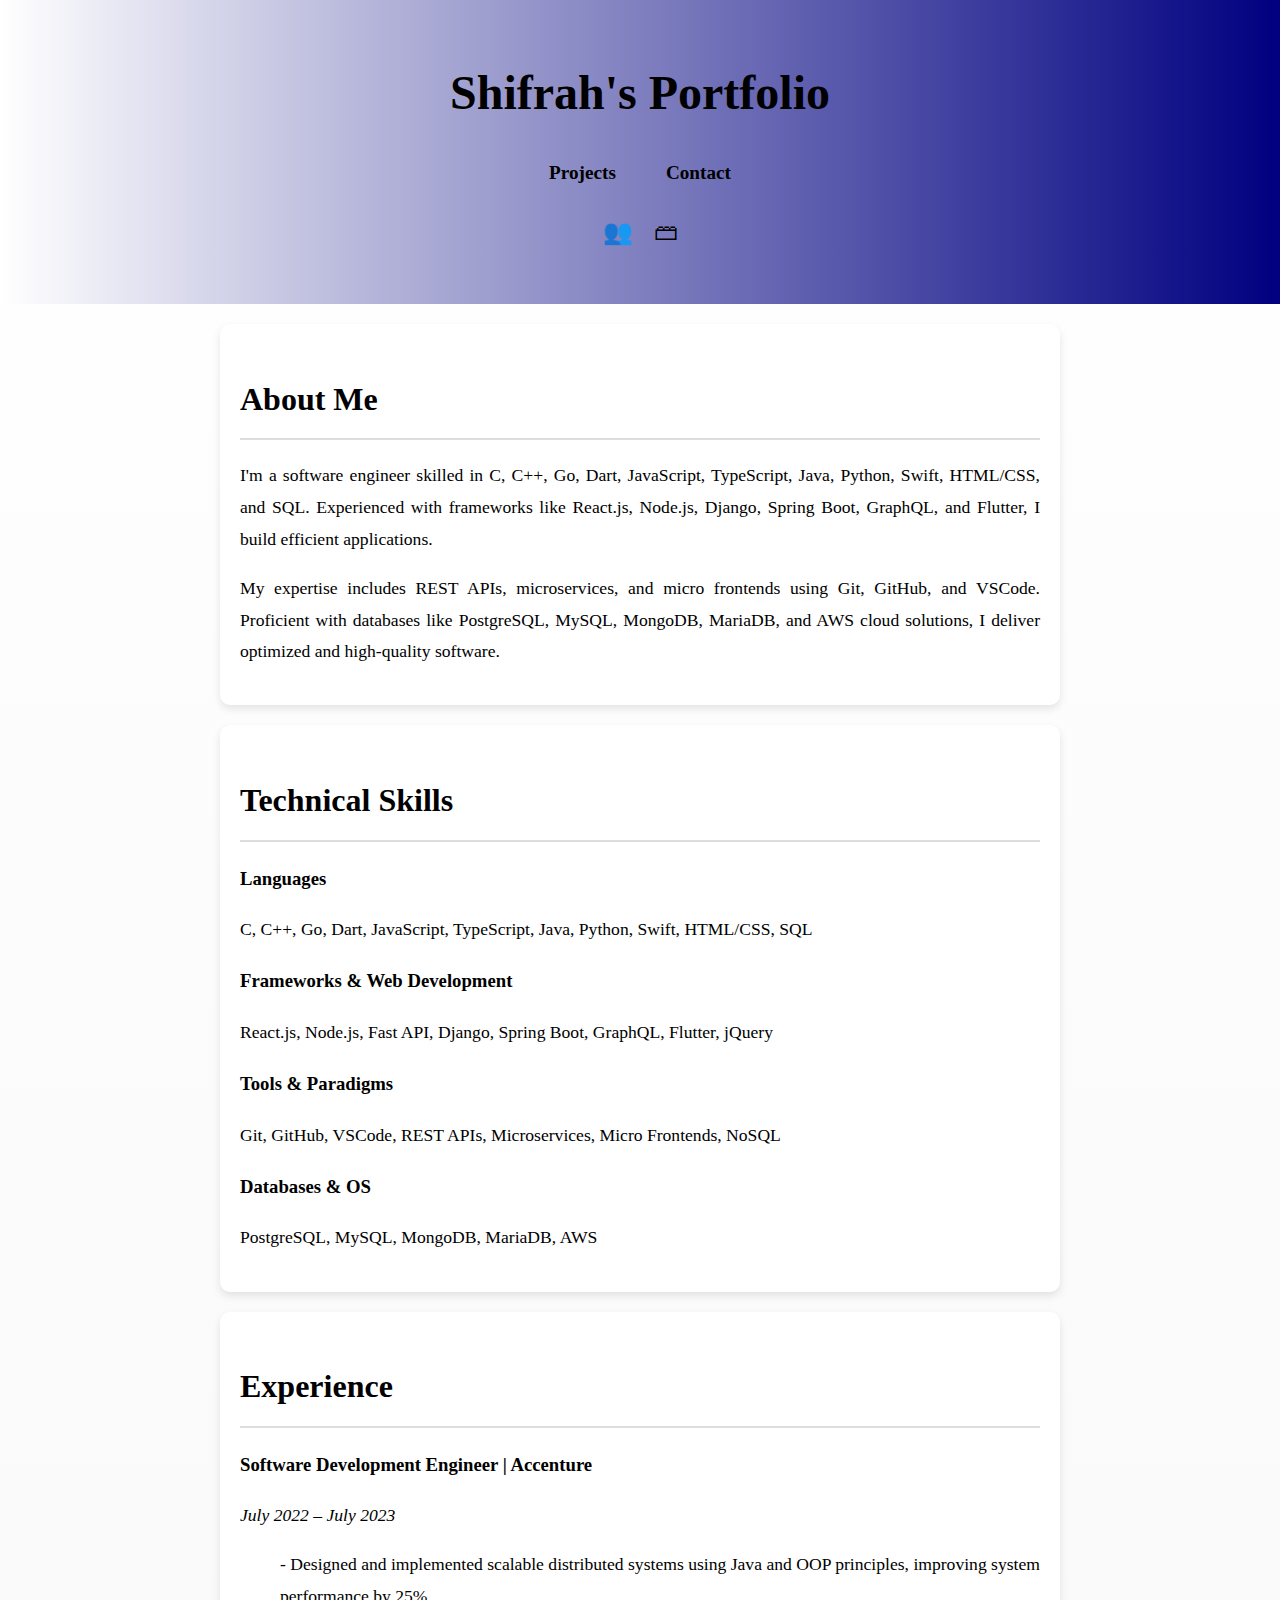
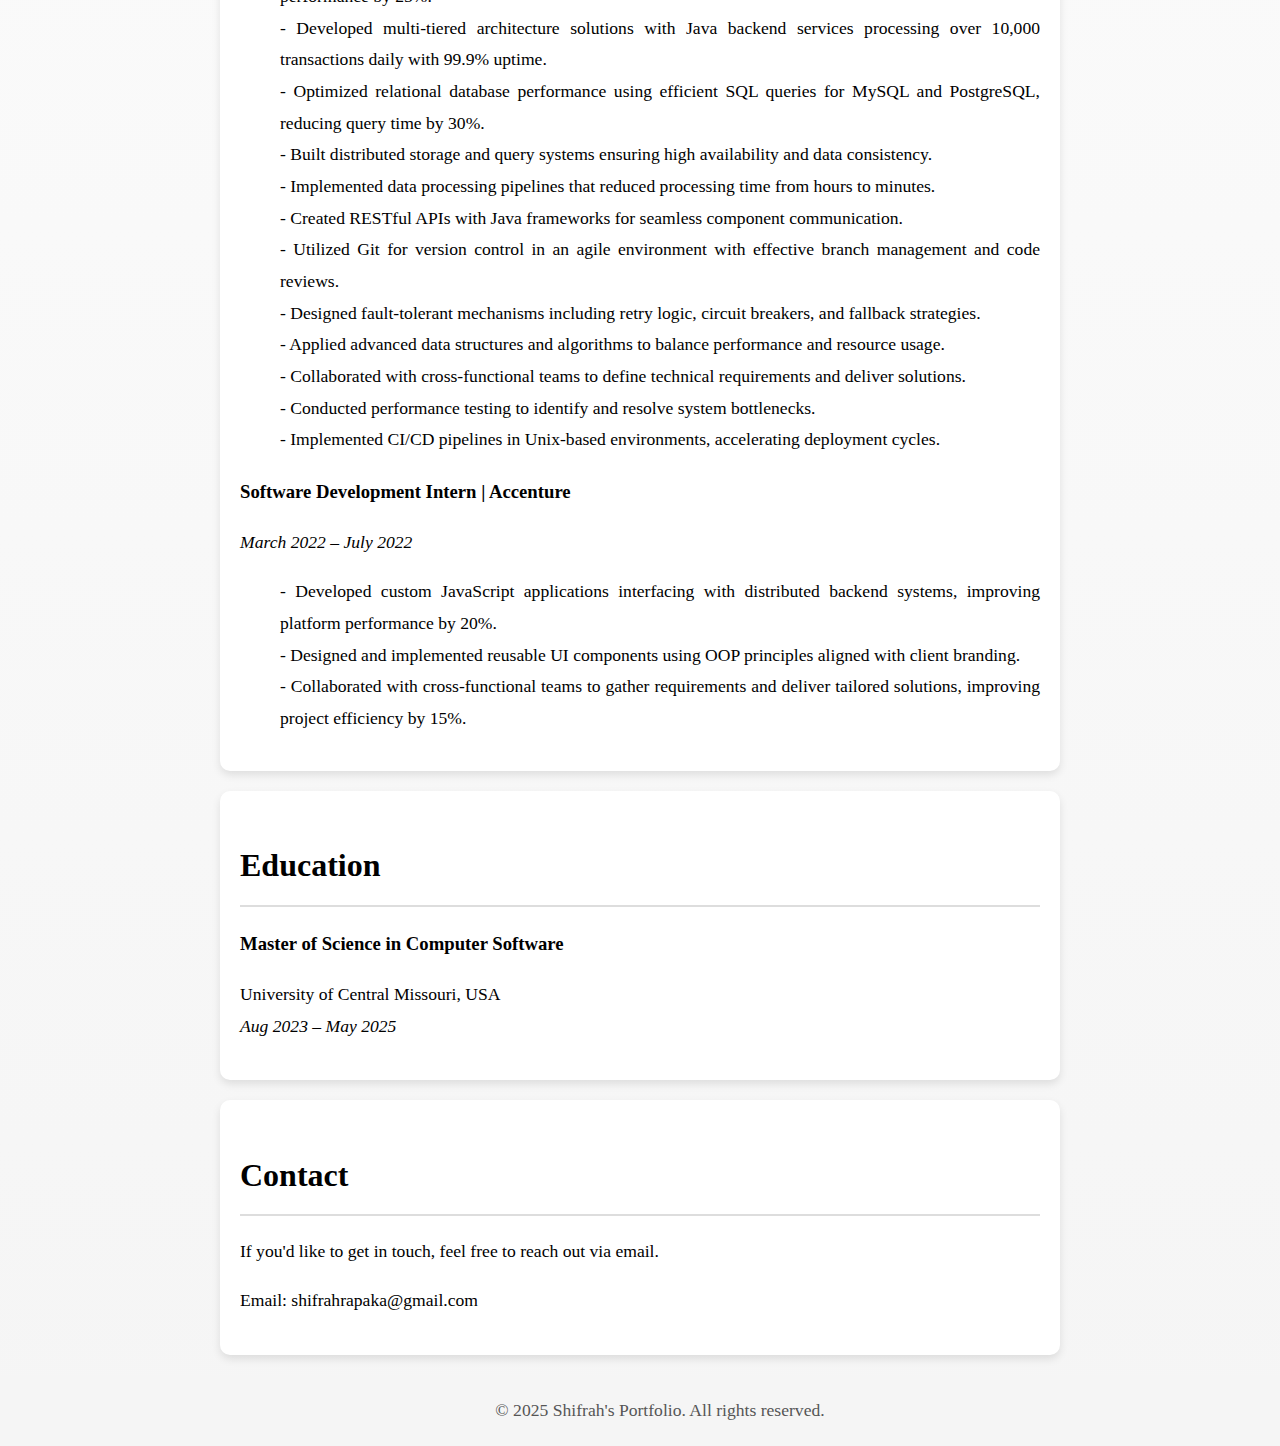
==== index.html @ 89d719a6 "Skills update, about me update" ====
<!DOCTYPE html>
<html lang="en">
<head>
    <meta charset="UTF-8">
    <meta name="viewport"="width=device-width, initial-scale=1.0">
    <title>Shifrah's Portfolio</title>
    <link rel="stylesheet" href="css/normalize.css">
    <link rel="stylesheet" href="css/style.css">
    <style>
        body {
            font-family: 'Garamond', serif;
            margin: 0;
            padding: 0;
            background: linear-gradient(to bottom, #fff, #f5f5f5);
            color: #000;
            text-align: justify;
            line-height: 1.8;
        }
        header {
            background: linear-gradient(to right, #fff, #000080); /* White to Navy Blue */
            color: #000;
            text-align: center;
            padding: 50px 20px;
        }
        header h1 {
            font-size: 3rem;
            margin: 0;
        }
        nav ul {
            list-style: none;
            display: flex;
            justify-content: center;
            gap: 20px;
            padding: 0;
            margin: 20px 0 0;
        }
        nav ul li a {
            color: #000;
            text-decoration: none;
            font-size: 1.2rem;
            transition: color 0.3s ease;
        }
        nav ul li a:hover {
            color: #555;
        }
        section {
            background: #fff;
            padding: 20px;
            border-radius: 10px;
            margin: 20px auto;
            max-width: 800px;
            box-shadow: 0 4px 8px rgba(0, 0, 0, 0.1);
        }
        section h2 {
            font-size: 2rem;
            border-bottom: 2px solid #ddd;
            padding-bottom: 10px;
            margin-bottom: 20px;
        }
        p, li {
            font-size: 1.1rem; /* Increased font size by +1 */
        }
        footer {
            background: #f5f5f5;
            color: #555;
            text-align: center;
            padding: 20px;
            margin-top: 20px;
        }
        footer p {
            margin: 0;
        }
        a {
            color: #000;
            text-decoration: none;
        }
        a:hover {
            color: #555;
        }
    </style>
</head>
<body>
    <header>
        <h1>Shifrah's Portfolio</h1>
        <nav>
            <ul>
                <li><a href="projects.html">Projects</a></li>
                <li><a href="#contact">Contact</a></li>
            </ul>
        </nav>
        <div style="margin-top: 20px; font-size: 1.5rem;">
            <a href="https://www.linkedin.com/in/shifrahrapaka/" target="_blank" title="LinkedIn" style="margin-right: 15px; text-decoration: none; color: #000;">
                &#x1F465;
            </a>
            <a href="https://github.com/ShifrahRapaka" target="_blank" title="GitHub" style="text-decoration: none; color: #000;">
                &#x1F5C3;
            </a>
        </div>
    </header>
    <main>
        <!-- About Section -->
        <section id="about">
            <h2>About Me</h2>
            <p>
                I'm a software engineer skilled in C, C++, Go, Dart, JavaScript, TypeScript, Java, Python, Swift, HTML/CSS, and SQL. Experienced with frameworks like React.js, Node.js, Django, Spring Boot, GraphQL, and Flutter, I build efficient applications.
            </p>
            <p>
                My expertise includes REST APIs, microservices, and micro frontends using Git, GitHub, and VSCode. Proficient with databases like PostgreSQL, MySQL, MongoDB, MariaDB, and AWS cloud solutions, I deliver optimized and high-quality software.
            </p>
        </section>
        <!-- Technical Skills Section -->
        <section id="skills">
            <h2>Technical Skills</h2>
            <h3>Languages</h3>
            <p>C, C++, Go, Dart, JavaScript, TypeScript, Java, Python, Swift, HTML/CSS, SQL</p>
            <h3>Frameworks & Web Development</h3>
            <p>React.js, Node.js, Fast API, Django, Spring Boot, GraphQL, Flutter, jQuery</p>
            <h3>Tools & Paradigms</h3>
            <p>Git, GitHub, VSCode, REST APIs, Microservices, Micro Frontends, NoSQL</p>
            <h3>Databases & OS</h3>
            <p>PostgreSQL, MySQL, MongoDB, MariaDB, AWS</p>
        </section>
        <!-- Experience Section -->
        <section id="experience">
            <h2>Experience</h2>
            <article>
                <h3>Software Development Engineer | Accenture</h3>
                <p><em>July 2022 – July 2023</em></p>
                <ul>
                    <li> - Designed and implemented scalable distributed systems using Java and OOP principles, improving system performance by 25%.</li>
                    <li> - Developed multi-tiered architecture solutions with Java backend services processing over 10,000 transactions daily with 99.9% uptime.</li>
                    <li> - Optimized relational database performance using efficient SQL queries for MySQL and PostgreSQL, reducing query time by 30%.</li>
                    <li> - Built distributed storage and query systems ensuring high availability and data consistency.</li>
                    <li> - Implemented data processing pipelines that reduced processing time from hours to minutes.</li>
                    <li> - Created RESTful APIs with Java frameworks for seamless component communication.</li>
                    <li> - Utilized Git for version control in an agile environment with effective branch management and code reviews.</li>
                    <li> - Designed fault-tolerant mechanisms including retry logic, circuit breakers, and fallback strategies.</li>
                    <li> - Applied advanced data structures and algorithms to balance performance and resource usage.</li>
                    <li> - Collaborated with cross-functional teams to define technical requirements and deliver solutions.</li>
                    <li> - Conducted performance testing to identify and resolve system bottlenecks.</li>
                    <li> - Implemented CI/CD pipelines in Unix-based environments, accelerating deployment cycles.</li>
                </ul>
            </article>
            <article>
                <h3>Software Development Intern | Accenture</h3>
                <p><em>March 2022 – July 2022</em></p>
                <ul>
                    <li> - Developed custom JavaScript applications interfacing with distributed backend systems, improving platform performance by 20%.</li>
                    <li> - Designed and implemented reusable UI components using OOP principles aligned with client branding.</li>
                    <li> - Collaborated with cross-functional teams to gather requirements and deliver tailored solutions, improving project efficiency by 15%.</li>
                </ul>
            </article>
        </section>
        <!-- Education Section -->
        <section id="education">
            <h2>Education</h2>
            <h3>Master of Science in Computer Software</h3>
            <p>University of Central Missouri, USA<br>
            <i>Aug 2023 – May 2025</i></p>
        </section>
        <!-- Contact Section -->
        <section id="contact">
            <h2>Contact</h2>
            <p>If you'd like to get in touch, feel free to reach out via email.</p>
            <p>Email: shifrahrapaka@gmail.com</p>
        </section>
    </main>
    <footer>
        <p>&copy; 2025 Shifrah's Portfolio. All rights reserved.</p>
    </footer>
</body>
</html>
---- css/style.css ----
body {
    font-family: Arial, sans-serif;
    margin: 0;
    padding: 0;
    background-color: #f4f4f4;
}

header {
    background: #35424a;
    color: #ffffff;
    padding: 20px 0;
    text-align: center;
}

header h1 {
    margin: 0;
    font-size: 2.5em;
}

nav {
    margin: 20px 0;
}

nav a {
    color: #ffffff;
    text-decoration: none;
    margin: 0 15px;
    font-weight: bold;
}

nav a:hover {
    text-decoration: underline;
}

.container {
    width: 80%;
    margin: auto;
    overflow: hidden;
}

section {
    padding: 20px;
    background: #ffffff;
    margin: 20px 0;
    border-radius: 5px;
    box-shadow: 0 0 10px rgba(0, 0, 0, 0.1);
}

footer {
    text-align: center;
    padding: 10px 0;
    background: #35424a;
    color: #ffffff;
    position: relative;
    bottom: 0;
    width: 100%;
}

@media (max-width: 600px) {
    .container {
        width: 95%;
    }

    header h1 {
        font-size: 2em;
    }

    nav a {
        margin: 0 10px;
    }
}
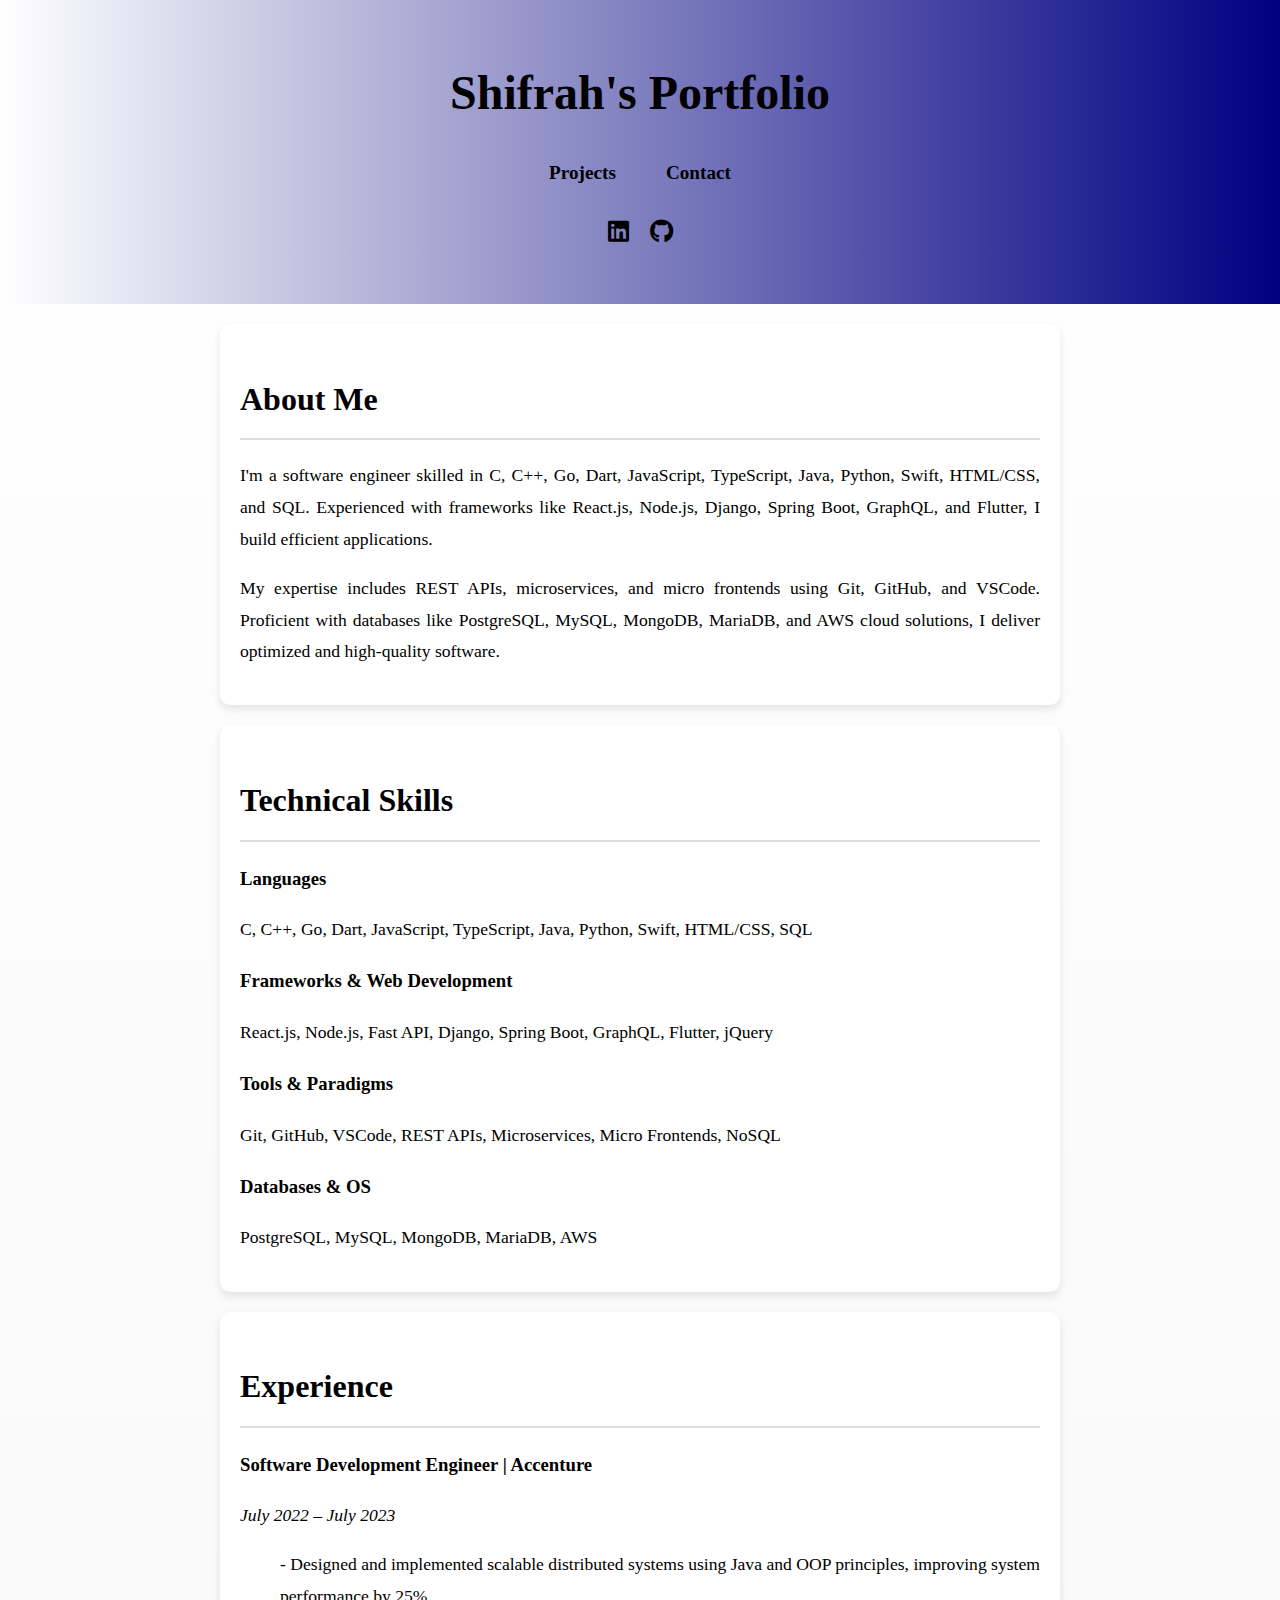
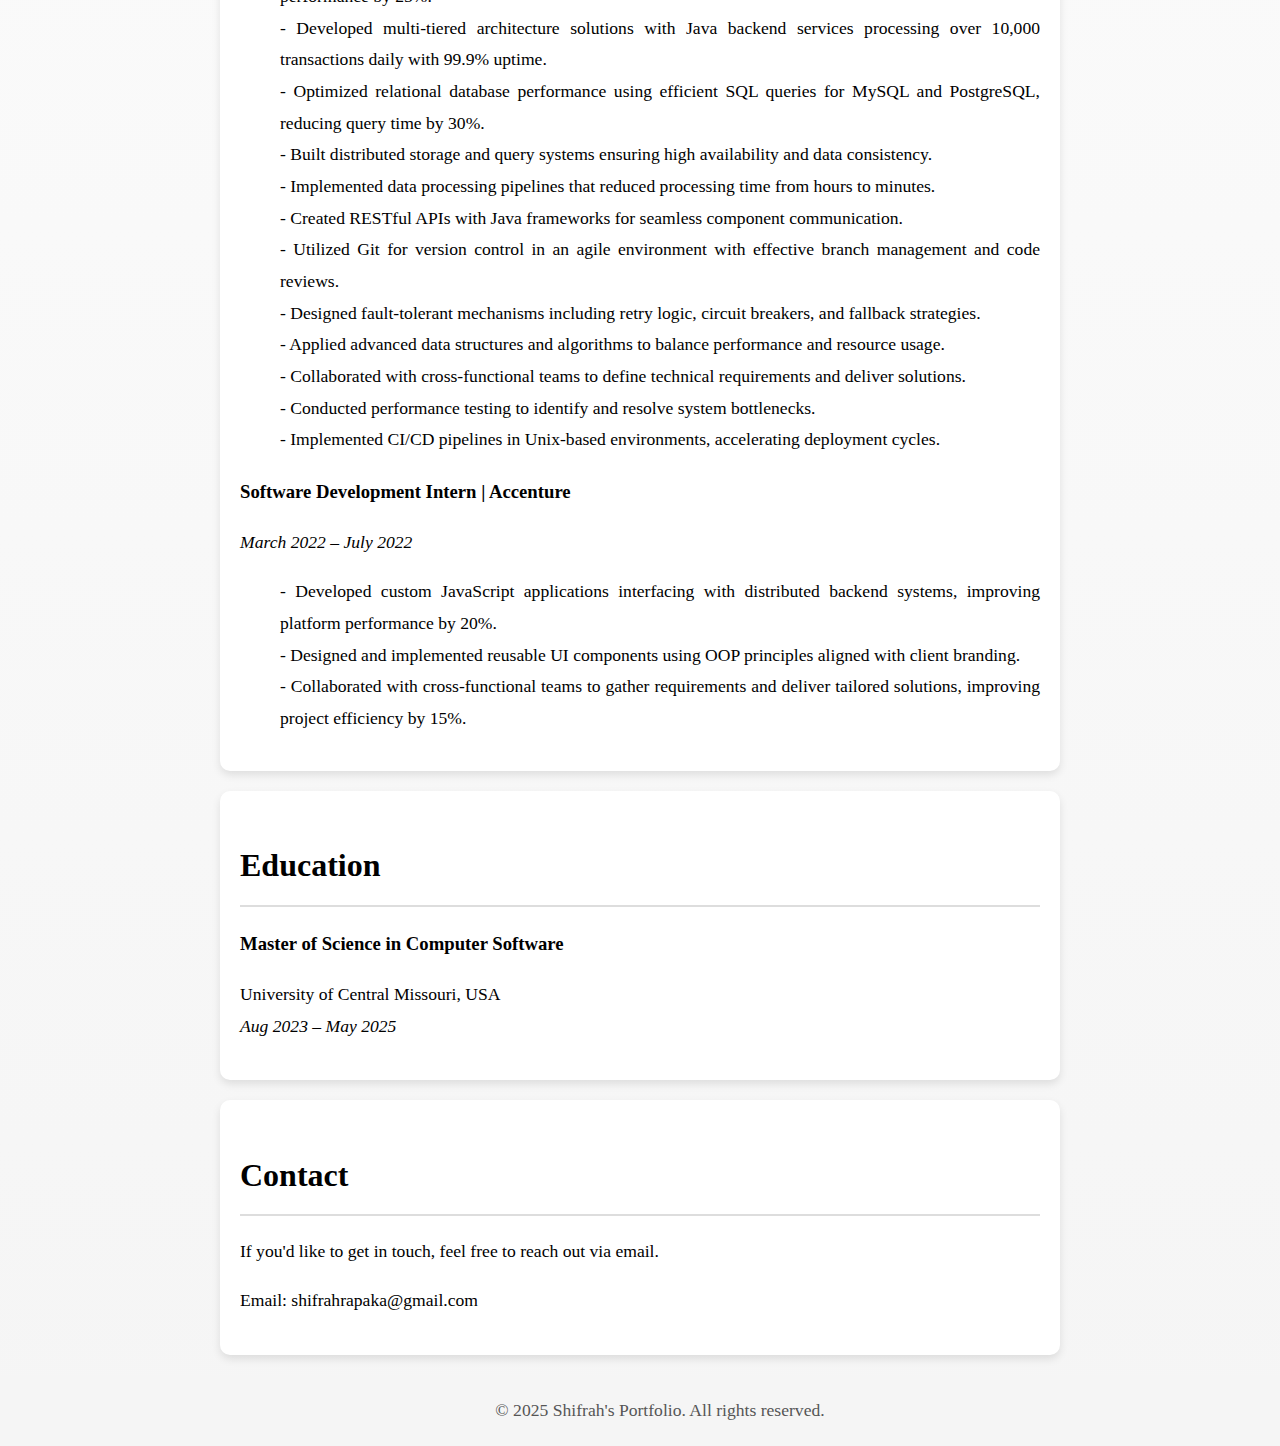
==== commit 6ec5a2af: "Skills update, about me update" ====
--- a/index.html
+++ b/index.html
@@ -78,6 +78,8 @@
             color: #555;
         }
     </style>
+    <!-- Font Awesome CDN for Icons -->
+    <link rel="stylesheet" href="https://cdnjs.cloudflare.com/ajax/libs/font-awesome/6.5.1/css/all.min.css"/>
 </head>
 <body>
     <header>
@@ -89,11 +91,11 @@
             </ul>
         </nav>
         <div style="margin-top: 20px; font-size: 1.5rem;">
-            <a href="https://www.linkedin.com/in/shifrahrapaka/" target="_blank" title="LinkedIn" style="margin-right: 15px; text-decoration: none; color: #000;">
-                &#x1F465;
+            <a href="https://www.linkedin.com/in/shifrahrapaka/" target="_blank" rel="noopener noreferrer" title="LinkedIn" style="margin-right: 15px; text-decoration: none; color: #000;">
+                <i class="fab fa-linkedin"></i>
             </a>
-            <a href="https://github.com/ShifrahRapaka" target="_blank" title="GitHub" style="text-decoration: none; color: #000;">
-                &#x1F5C3;
+            <a href="https://github.com/ShifrahRapaka" target="_blank" rel="noopener noreferrer" title="GitHub" style="text-decoration: none; color: #000;">
+                <i class="fab fa-github"></i>
             </a>
         </div>
     </header>
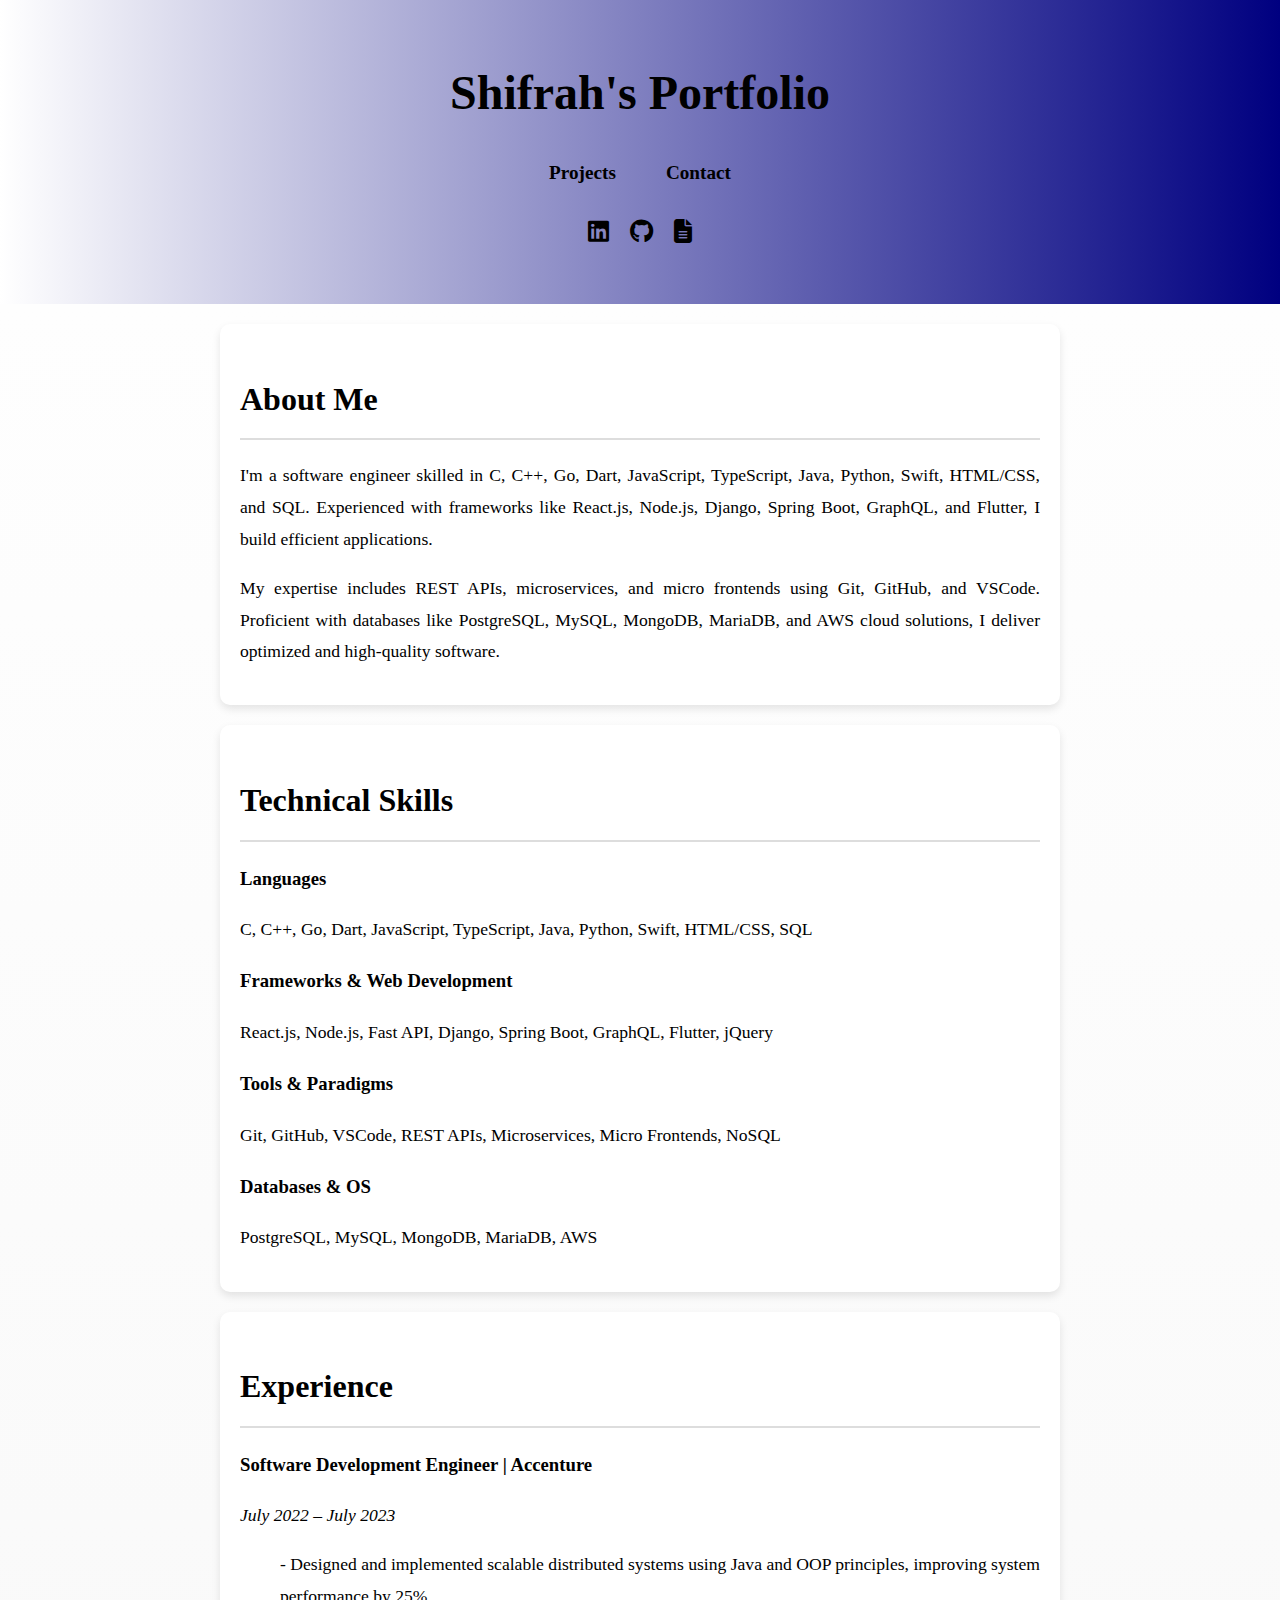
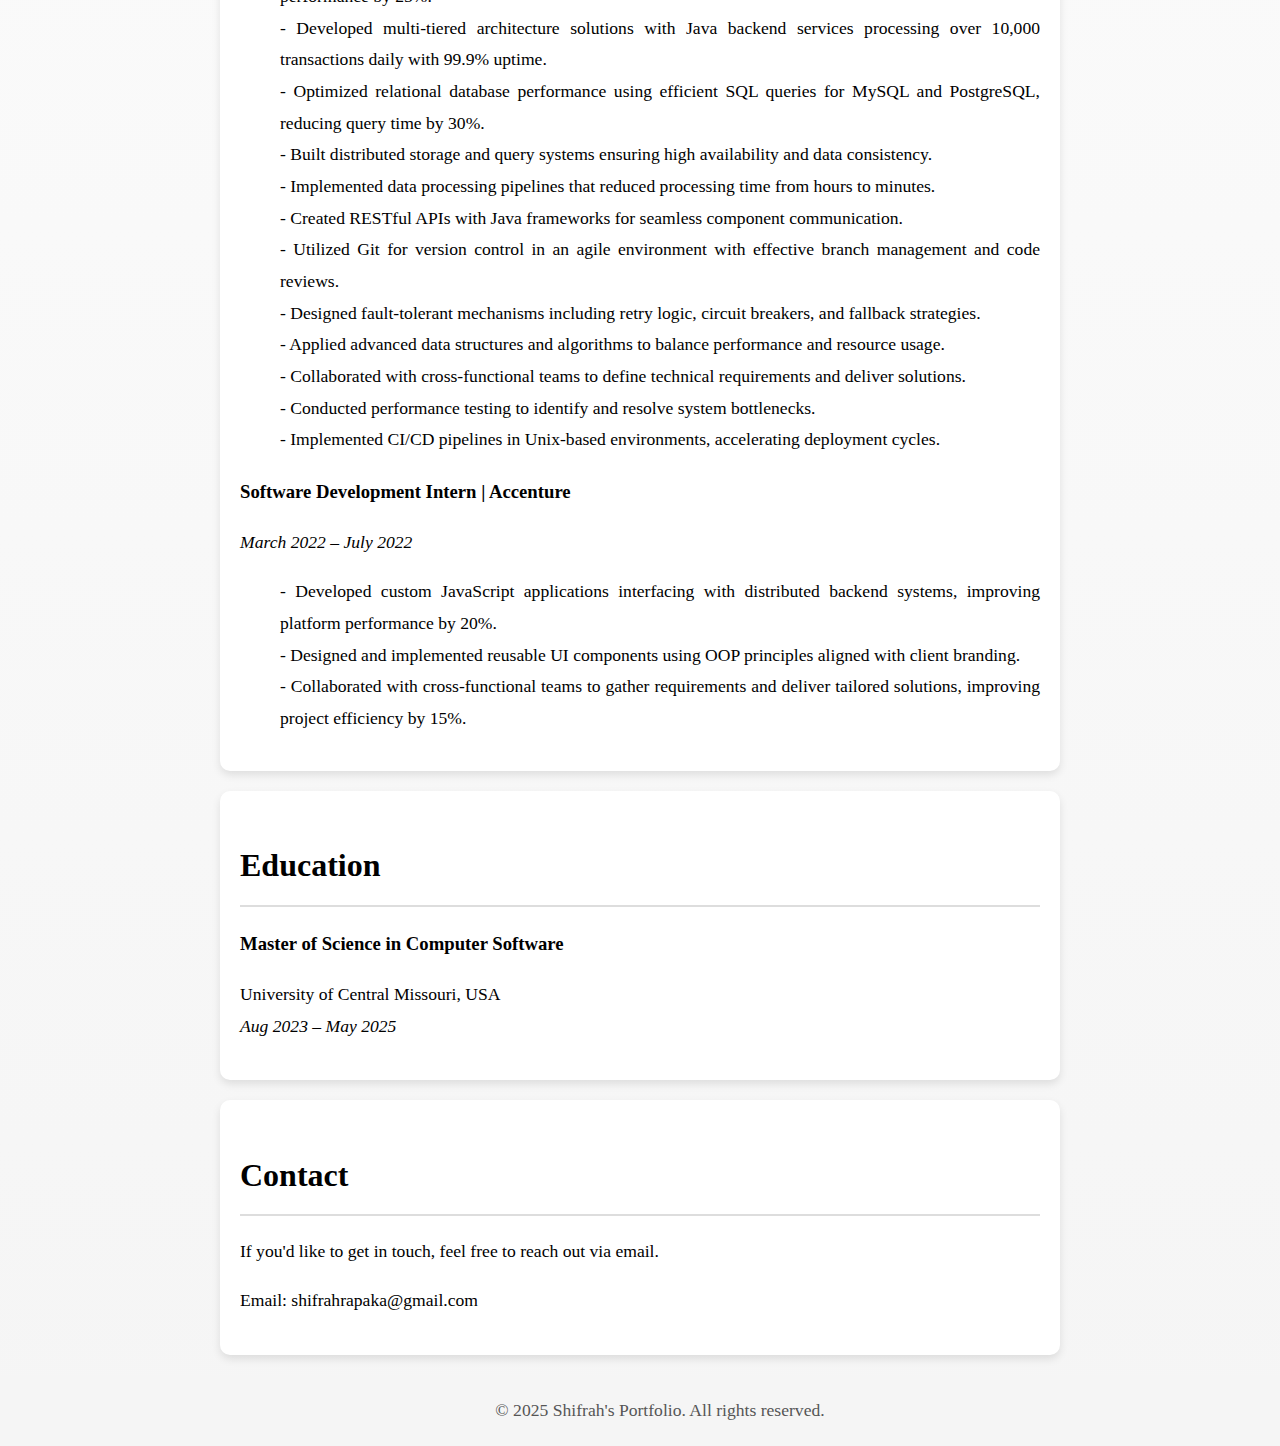
==== commit 857b5a6c: "Skills update, about me update" ====
--- a/index.html
+++ b/index.html
@@ -94,8 +94,11 @@
             <a href="https://www.linkedin.com/in/shifrahrapaka/" target="_blank" rel="noopener noreferrer" title="LinkedIn" style="margin-right: 15px; text-decoration: none; color: #000;">
                 <i class="fab fa-linkedin"></i>
             </a>
-            <a href="https://github.com/ShifrahRapaka" target="_blank" rel="noopener noreferrer" title="GitHub" style="text-decoration: none; color: #000;">
+            <a href="https://github.com/ShifrahRapaka" target="_blank" rel="noopener noreferrer" title="GitHub" style="margin-right: 15px; text-decoration: none; color: #000;">
                 <i class="fab fa-github"></i>
+            </a>
+            <a href="https://drive.google.com/file/d/187Wmh2E6_mqIQQF0T8Us8XvZrOjl4y8G/view?usp=sharing" target="_blank" rel="noopener noreferrer" title="Resume" style="text-decoration: none; color: #000;">
+                <i class="fas fa-file-alt"></i>
             </a>
         </div>
     </header>
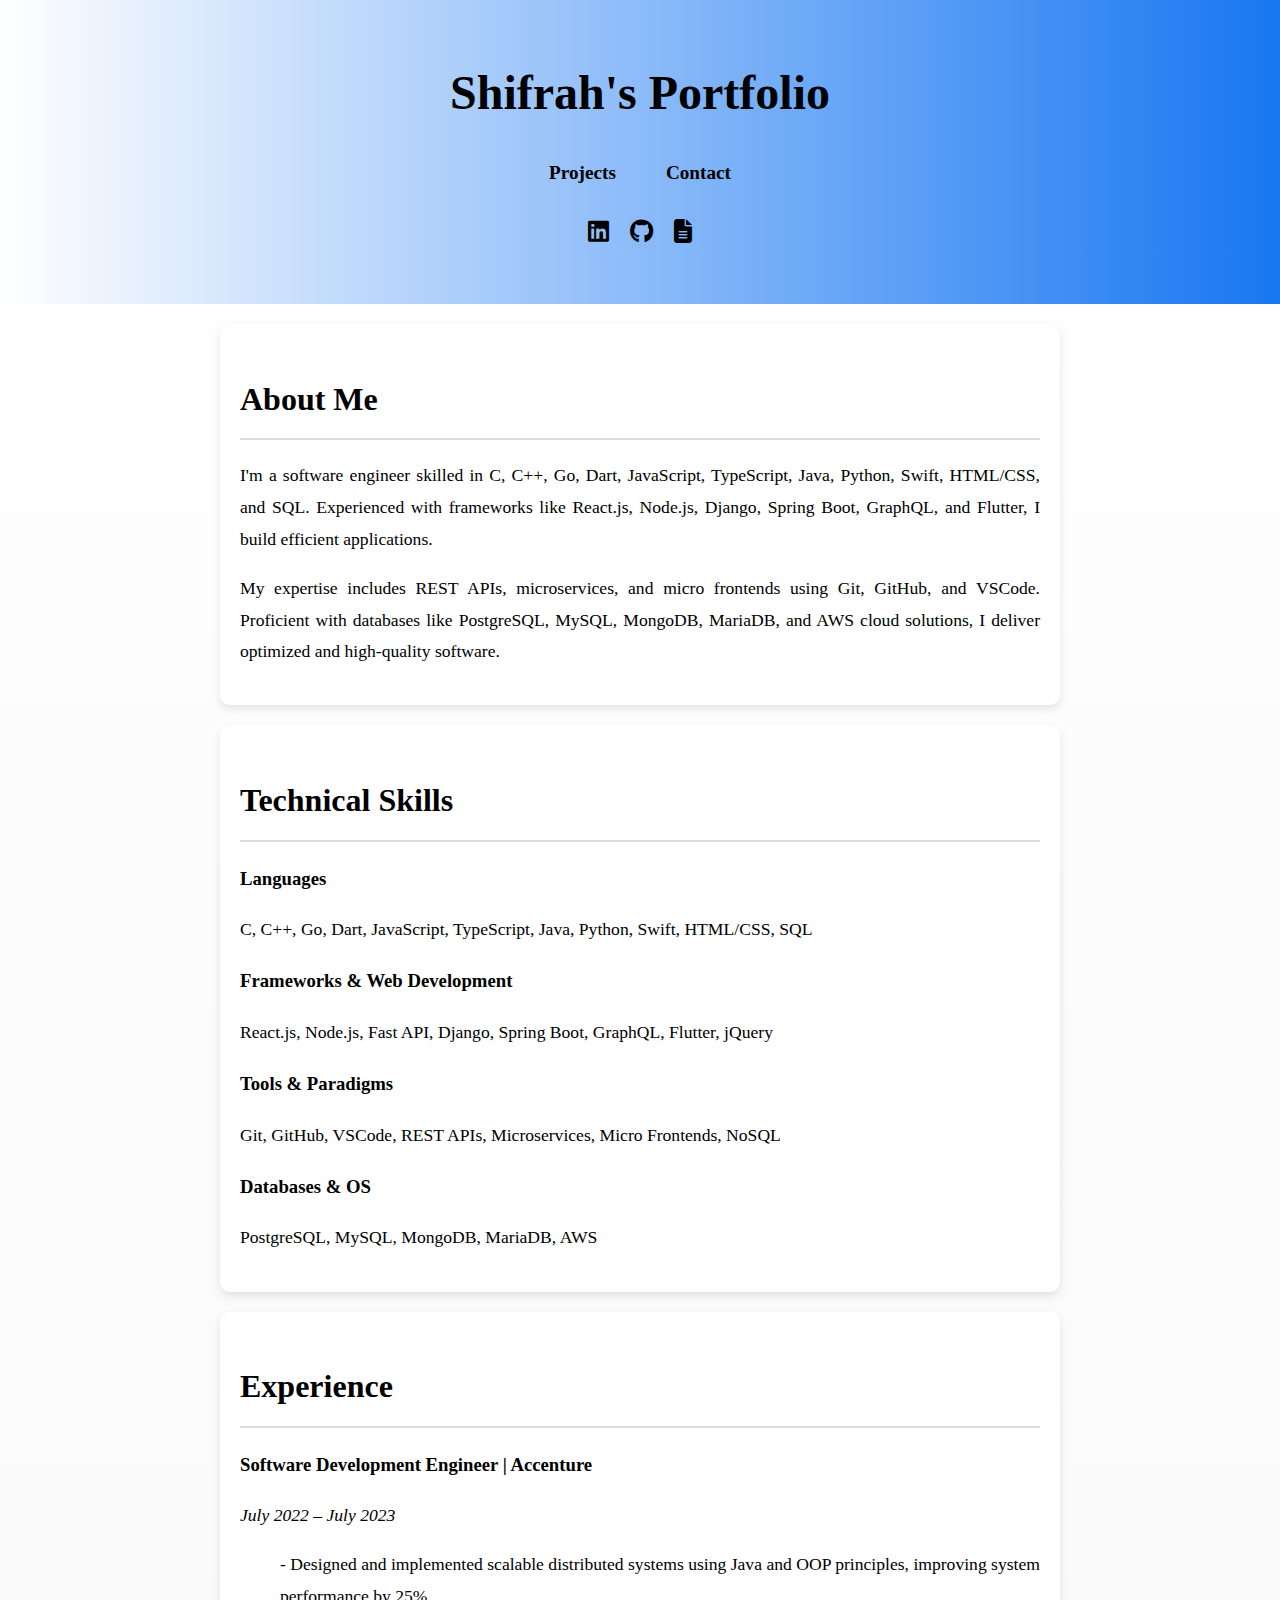
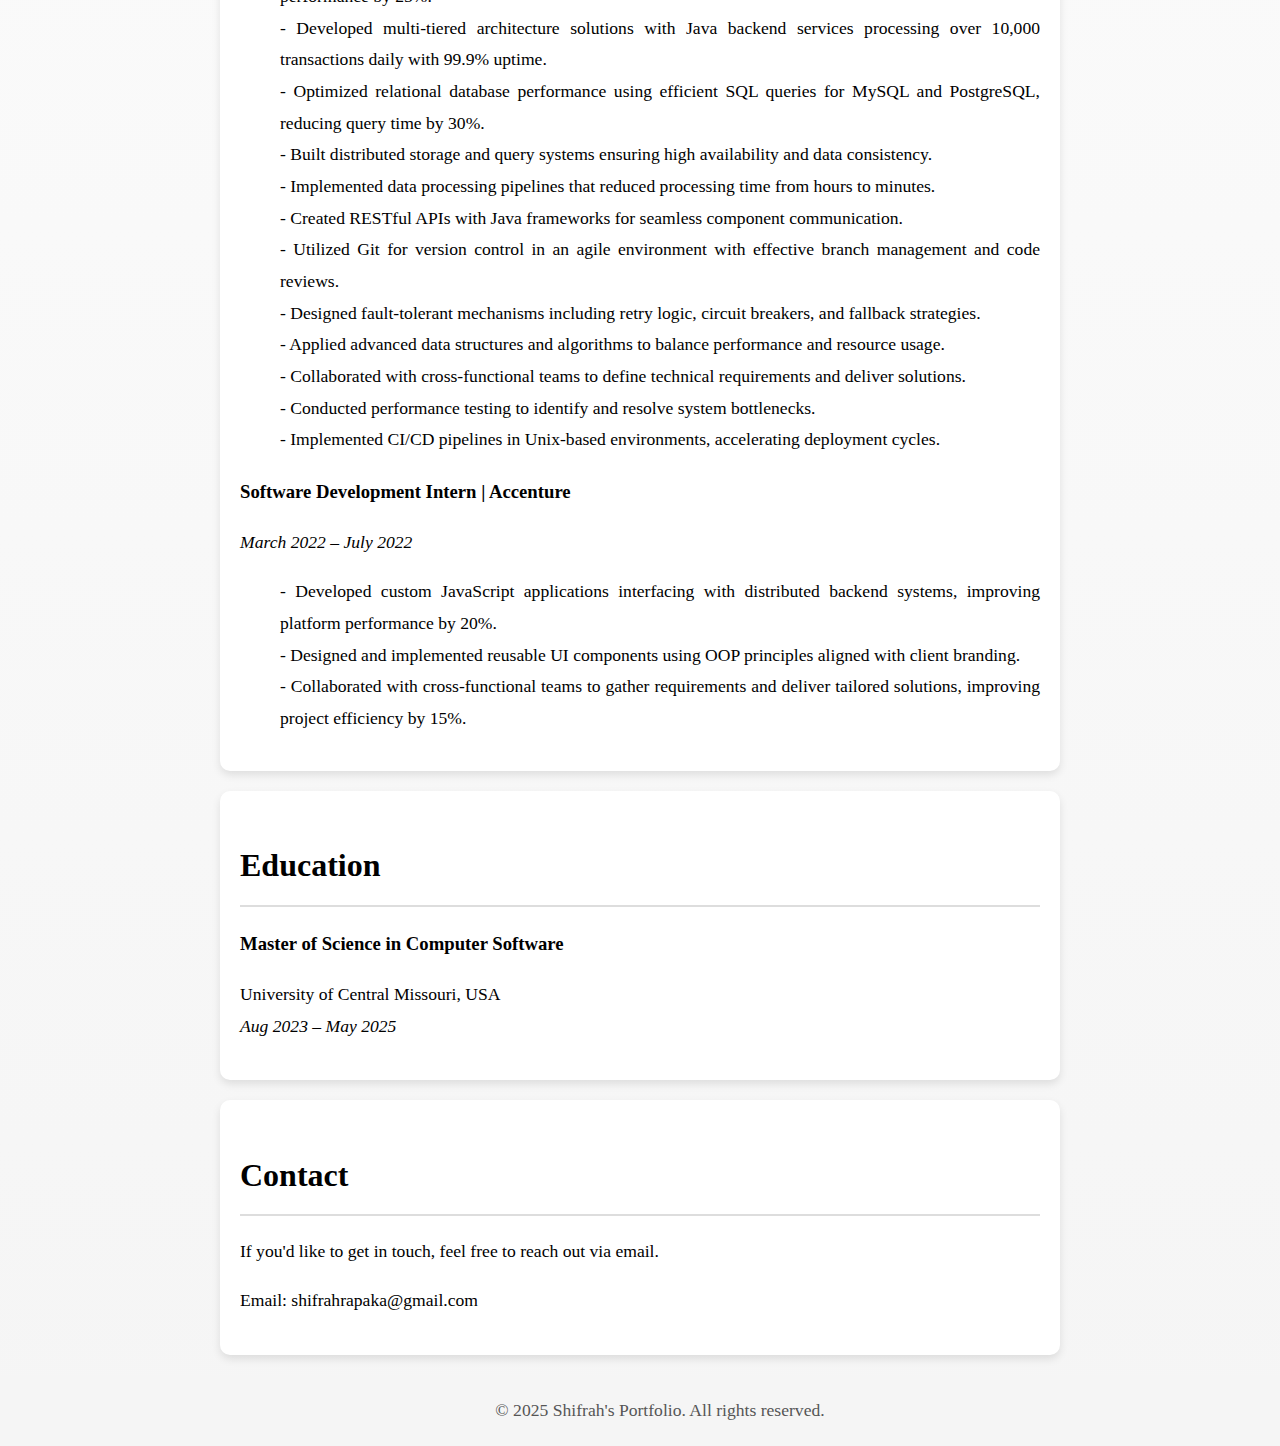
==== commit be9c10b7: "Skills update, about me update" ====
--- a/index.html
+++ b/index.html
@@ -17,7 +17,7 @@
             line-height: 1.8;
         }
         header {
-            background: linear-gradient(to right, #fff, #000080); /* White to Navy Blue */
+            background: linear-gradient(to right, #fff, #1877f2); /* White to Meta Blue */
             color: #000;
             text-align: center;
             padding: 50px 20px;
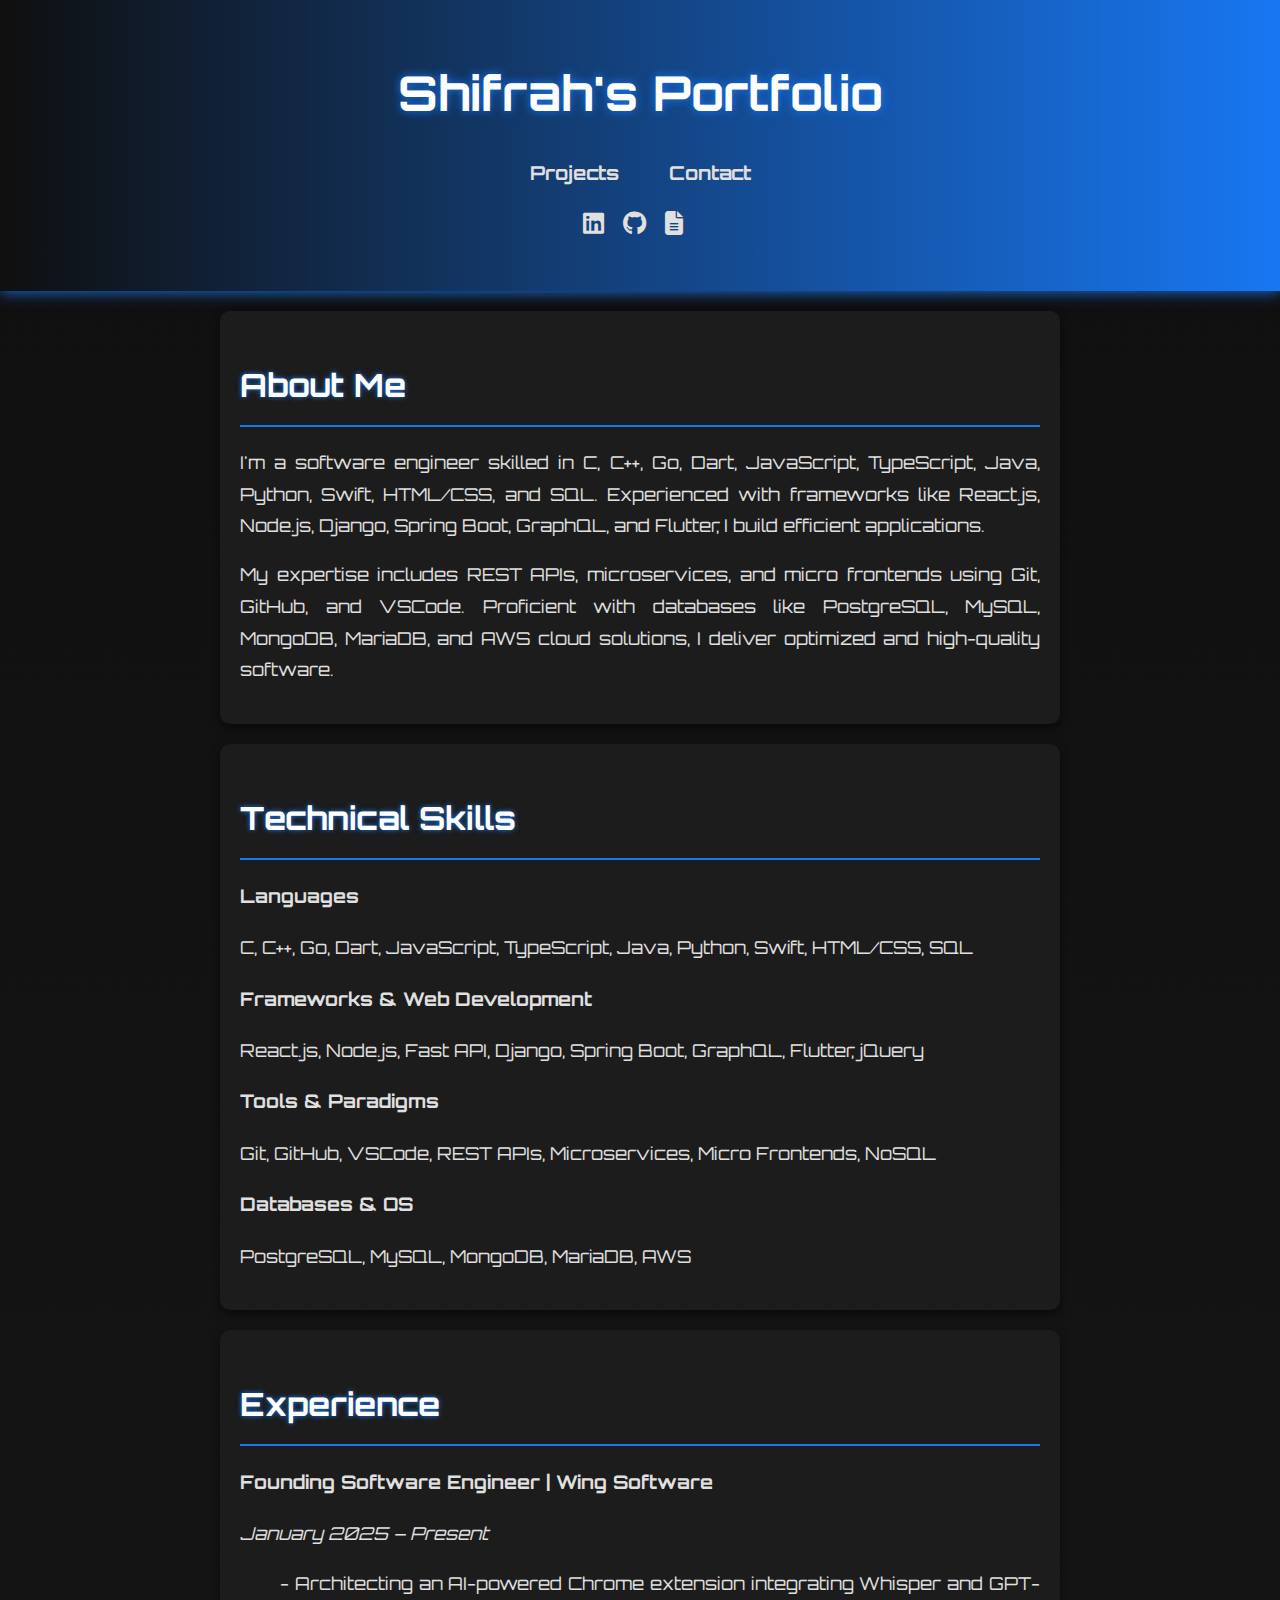
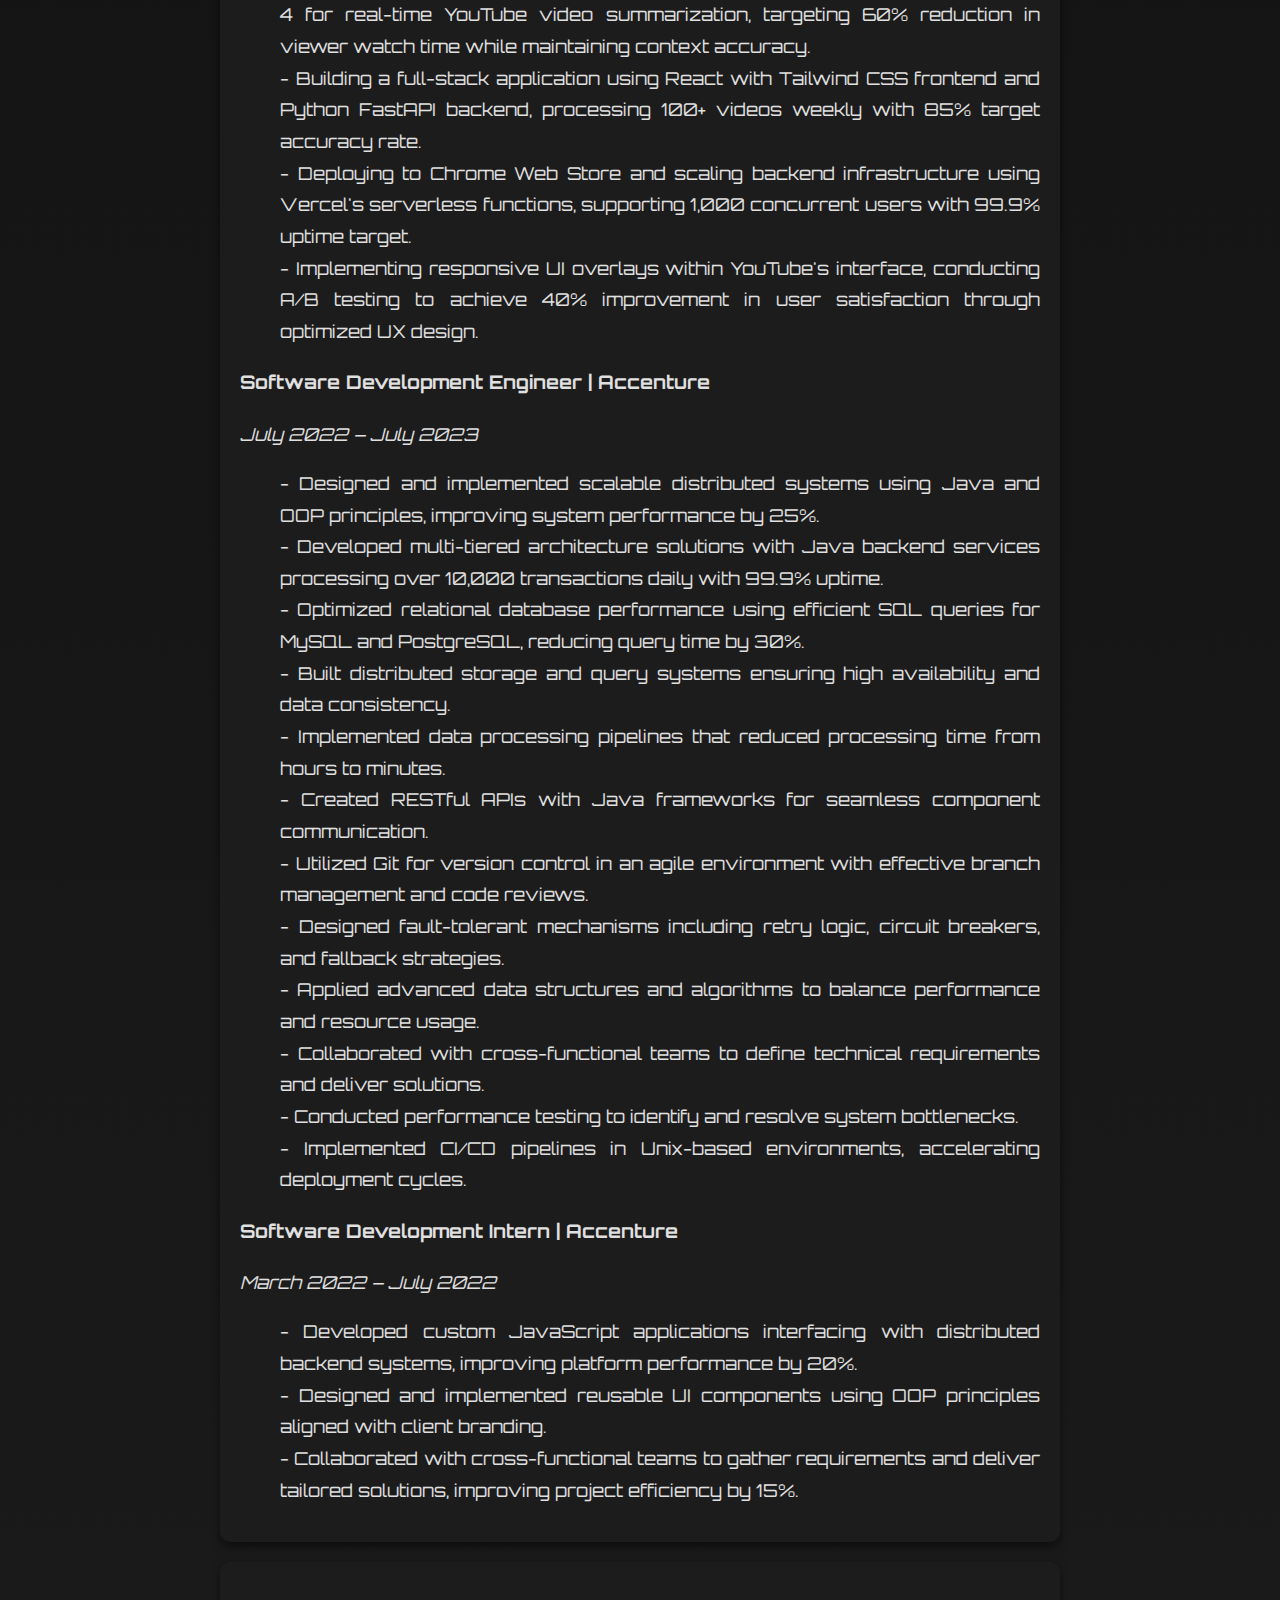
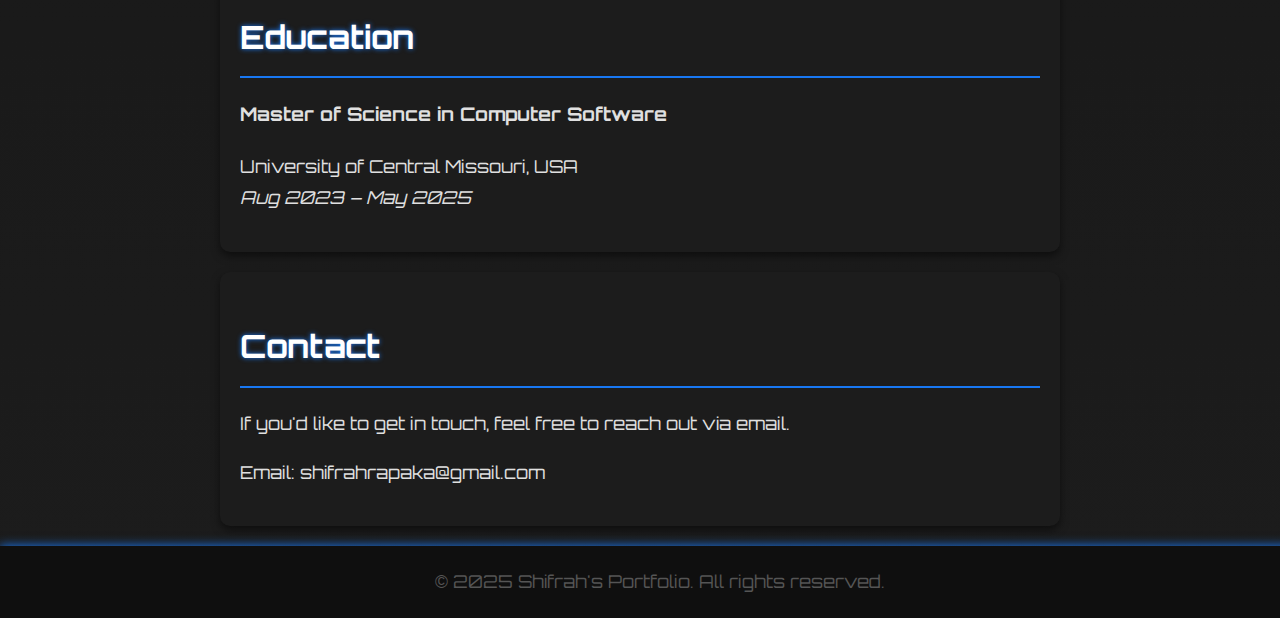
==== commit c7066110: "Update portfolio with tech-focused styling and Wing Software experience" ====
--- a/index.html
+++ b/index.html
@@ -7,25 +7,32 @@
     <link rel="stylesheet" href="css/normalize.css">
     <link rel="stylesheet" href="css/style.css">
     <style>
+        @import url('https://fonts.googleapis.com/css2?family=Orbitron:wght@400;700&display=swap'); /* Futuristic font */
+
         body {
-            font-family: 'Garamond', serif;
+            font-family: 'Orbitron', sans-serif; /* Futuristic font */
             margin: 0;
             padding: 0;
-            background: linear-gradient(to bottom, #fff, #f5f5f5);
-            color: #000;
+            background: linear-gradient(to bottom, #0f0f0f, #1c1c1c); /* Darker background */
+            color: #e0e0e0; /* Light text for contrast */
             text-align: justify;
             line-height: 1.8;
         }
+
         header {
-            background: linear-gradient(to right, #fff, #1877f2); /* White to Meta Blue */
-            color: #000;
+            background: linear-gradient(to right, #0f0f0f, #1877f2); /* Dark to Meta Blue */
+            color: #fff;
             text-align: center;
             padding: 50px 20px;
-        }
+            box-shadow: 0 0 15px #1877f2; /* Glowing effect */
+        }
+
         header h1 {
             font-size: 3rem;
             margin: 0;
-        }
+            text-shadow: 0 0 10px #1877f2; /* Glowing text */
+        }
+
         nav ul {
             list-style: none;
             display: flex;
@@ -34,48 +41,79 @@
             padding: 0;
             margin: 20px 0 0;
         }
+
         nav ul li a {
-            color: #000;
+            color: #e0e0e0;
             text-decoration: none;
             font-size: 1.2rem;
-            transition: color 0.3s ease;
-        }
+            transition: color 0.3s ease, text-shadow 0.3s ease;
+        }
+
         nav ul li a:hover {
-            color: #555;
-        }
+            color: #1877f2;
+            text-shadow: 0 0 10px #1877f2; /* Glowing hover effect */
+        }
+
         section {
-            background: #fff;
+            background: #1c1c1c;
             padding: 20px;
             border-radius: 10px;
             margin: 20px auto;
             max-width: 800px;
-            box-shadow: 0 4px 8px rgba(0, 0, 0, 0.1);
-        }
+            box-shadow: 0 4px 8px rgba(0, 0, 0, 0.5);
+        }
+
         section h2 {
             font-size: 2rem;
-            border-bottom: 2px solid #ddd;
+            border-bottom: 2px solid #1877f2;
             padding-bottom: 10px;
             margin-bottom: 20px;
-        }
+            color: #fff;
+            text-shadow: 0 0 5px #1877f2; /* Glowing section titles */
+        }
+
         p, li {
-            font-size: 1.1rem; /* Increased font size by +1 */
-        }
+            font-size: 1.1rem;
+        }
+
         footer {
-            background: #f5f5f5;
+            background: #0f0f0f;
             color: #555;
             text-align: center;
             padding: 20px;
             margin-top: 20px;
-        }
+            box-shadow: 0 0 10px #1877f2; /* Glowing footer */
+        }
+
         footer p {
             margin: 0;
         }
+
         a {
-            color: #000;
+            color: #1877f2;
             text-decoration: none;
-        }
+            transition: color 0.3s ease, text-shadow 0.3s ease;
+        }
+
         a:hover {
-            color: #555;
+            color: #fff;
+            text-shadow: 0 0 10px #1877f2; /* Glowing hover effect */
+        }
+
+        .icon-links a {
+            margin-right: 15px;
+            text-decoration: none;
+            color: #e0e0e0;
+            transition: color 0.3s ease, text-shadow 0.3s ease;
+        }
+
+        .icon-links a:hover {
+            color: #1877f2;
+            text-shadow: 0 0 10px #1877f2; /* Glowing hover effect */
+        }
+
+        .icon-links i {
+            font-size: 1.5rem;
         }
     </style>
     <!-- Font Awesome CDN for Icons -->
@@ -90,14 +128,14 @@
                 <li><a href="#contact">Contact</a></li>
             </ul>
         </nav>
-        <div style="margin-top: 20px; font-size: 1.5rem;">
-            <a href="https://www.linkedin.com/in/shifrahrapaka/" target="_blank" rel="noopener noreferrer" title="LinkedIn" style="margin-right: 15px; text-decoration: none; color: #000;">
+        <div class="icon-links" style="margin-top: 20px;">
+            <a href="https://www.linkedin.com/in/shifrahrapaka/" target="_blank" rel="noopener noreferrer" title="LinkedIn">
                 <i class="fab fa-linkedin"></i>
             </a>
-            <a href="https://github.com/ShifrahRapaka" target="_blank" rel="noopener noreferrer" title="GitHub" style="margin-right: 15px; text-decoration: none; color: #000;">
+            <a href="https://github.com/ShifrahRapaka" target="_blank" rel="noopener noreferrer" title="GitHub">
                 <i class="fab fa-github"></i>
             </a>
-            <a href="https://drive.google.com/file/d/187Wmh2E6_mqIQQF0T8Us8XvZrOjl4y8G/view?usp=sharing" target="_blank" rel="noopener noreferrer" title="Resume" style="text-decoration: none; color: #000;">
+            <a href="https://drive.google.com/file/d/187Wmh2E6_mqIQQF0T8Us8XvZrOjl4y8G/view?usp=sharing" target="_blank" rel="noopener noreferrer" title="Resume">
                 <i class="fas fa-file-alt"></i>
             </a>
         </div>
@@ -128,6 +166,16 @@
         <!-- Experience Section -->
         <section id="experience">
             <h2>Experience</h2>
+            <article>
+                <h3>Founding Software Engineer | Wing Software</h3>
+                <p><em>January 2025 – Present</em></p>
+                <ul>
+                    <li> - Architecting an AI-powered Chrome extension integrating Whisper and GPT-4 for real-time YouTube video summarization, targeting 60% reduction in viewer watch time while maintaining context accuracy.</li>
+                    <li> - Building a full-stack application using React with Tailwind CSS frontend and Python FastAPI backend, processing 100+ videos weekly with 85% target accuracy rate.</li>
+                    <li> - Deploying to Chrome Web Store and scaling backend infrastructure using Vercel's serverless functions, supporting 1,000 concurrent users with 99.9% uptime target.</li>
+                    <li> - Implementing responsive UI overlays within YouTube's interface, conducting A/B testing to achieve 40% improvement in user satisfaction through optimized UX design.</li>
+                </ul>
+            </article>
             <article>
                 <h3>Software Development Engineer | Accenture</h3>
                 <p><em>July 2022 – July 2023</em></p>
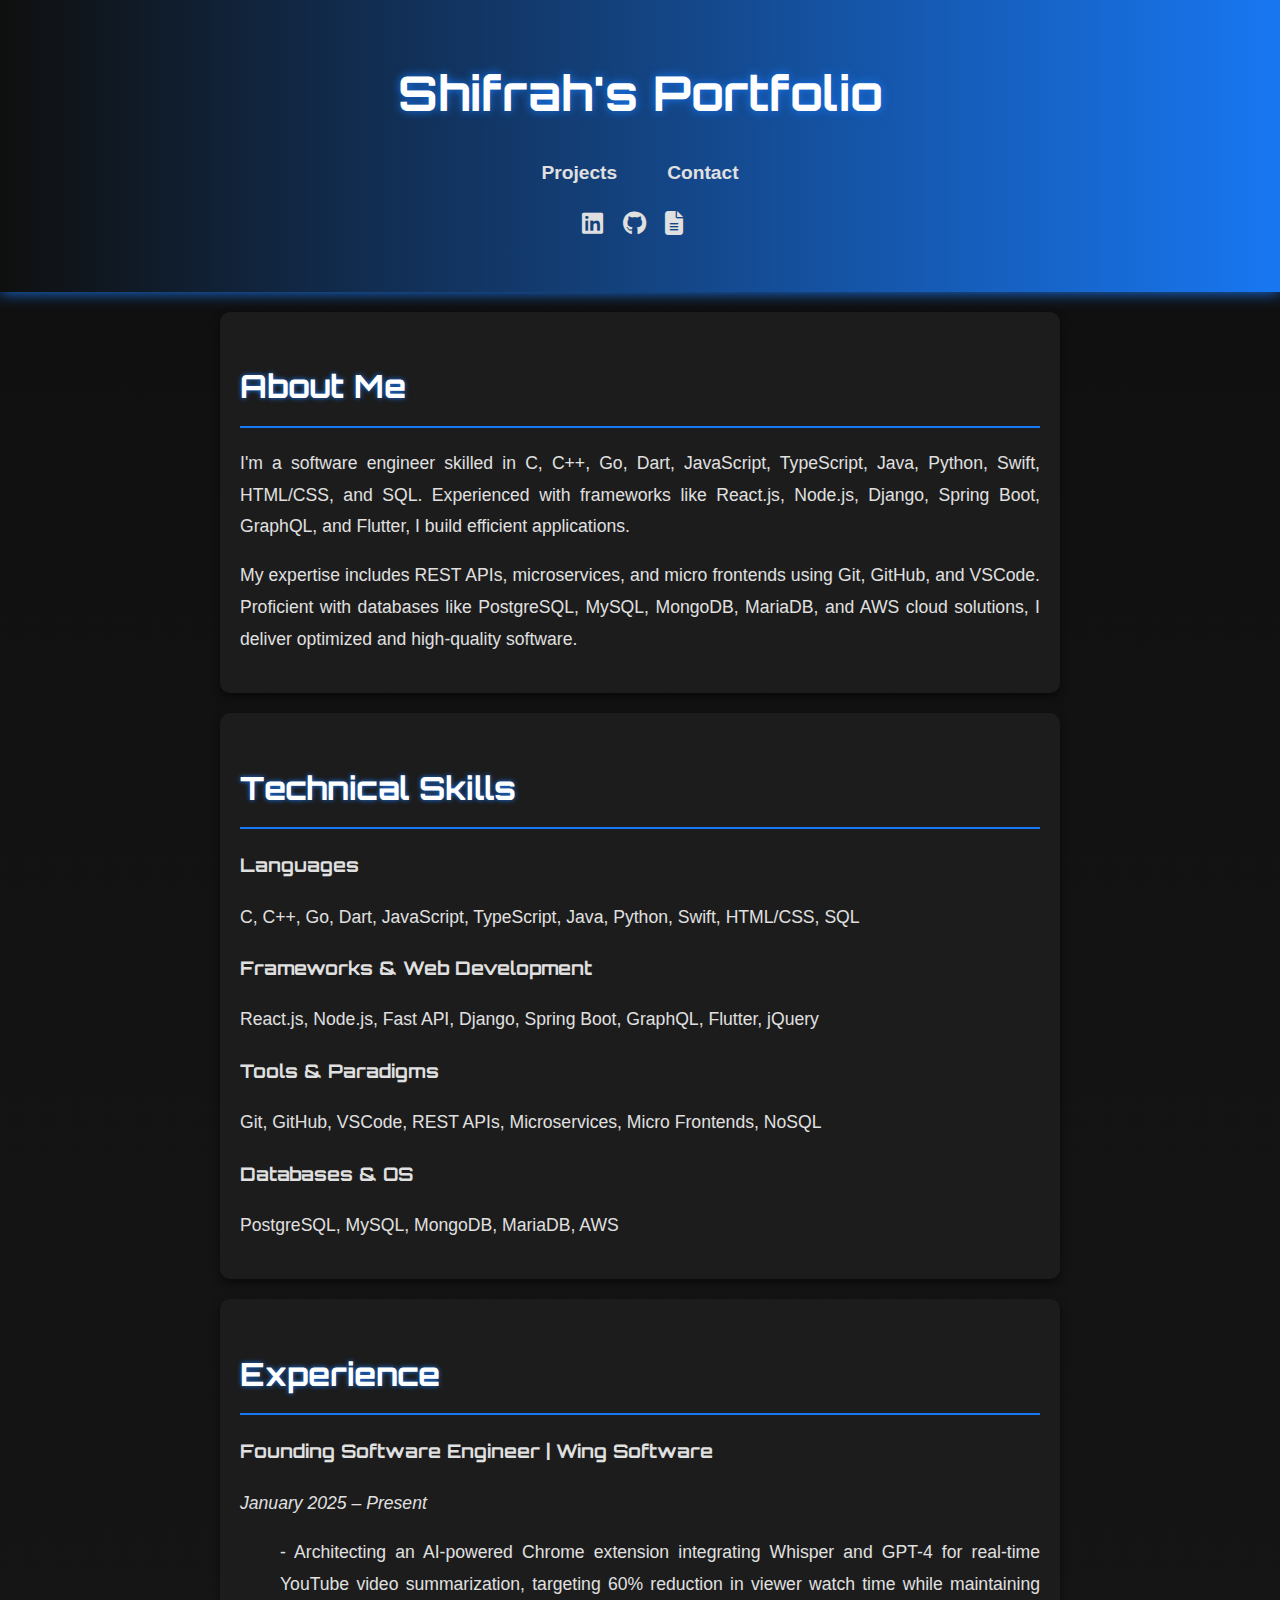
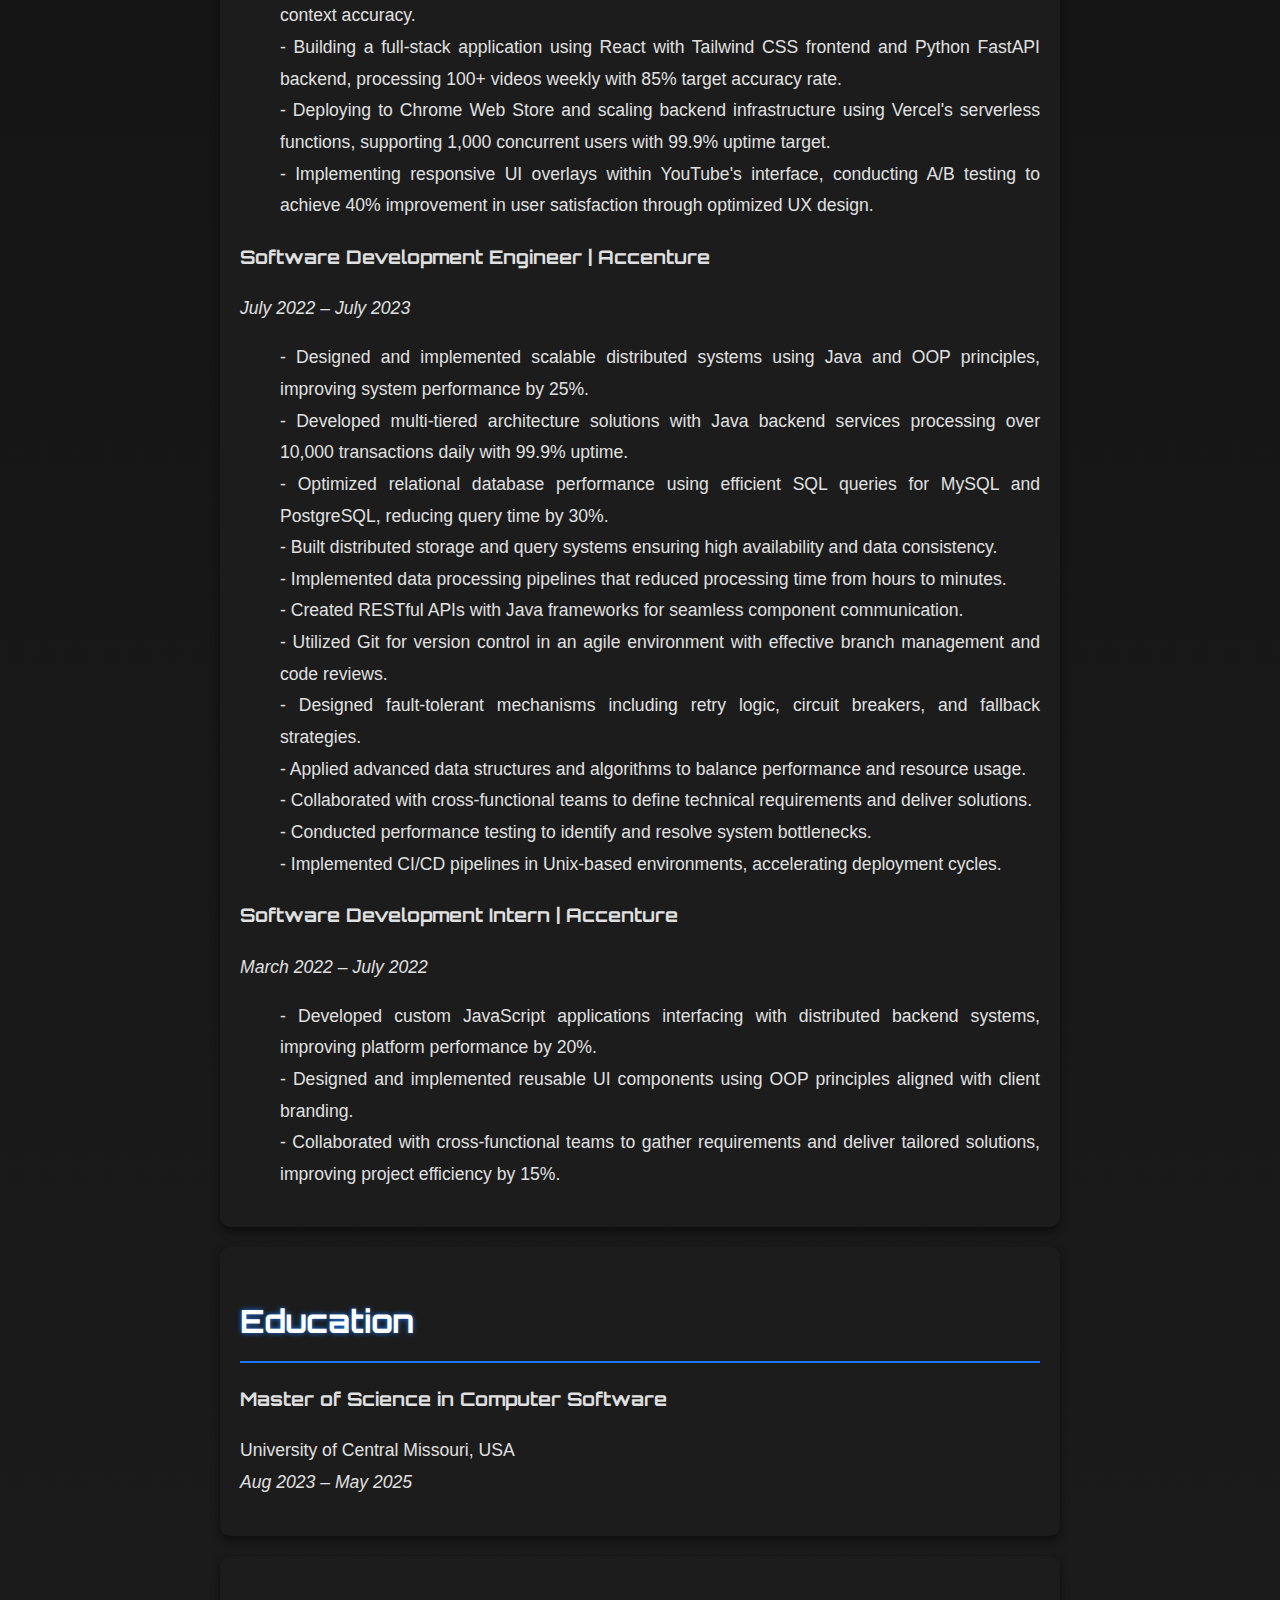
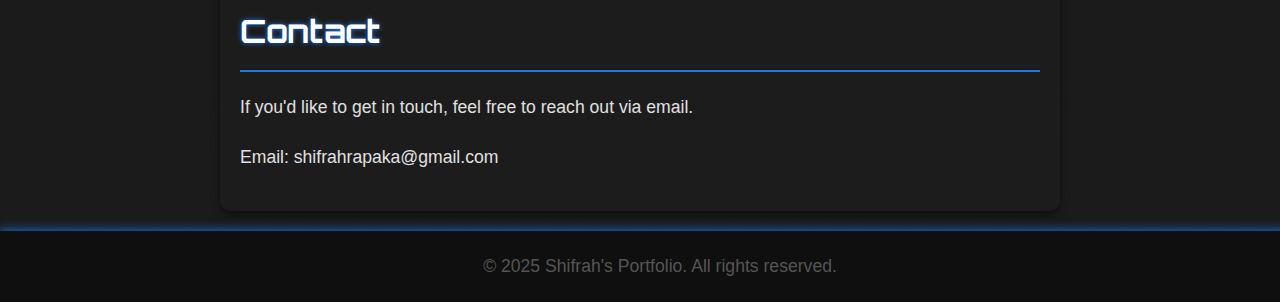
==== commit 11545687: "Updated font to Arial" ====
--- a/index.html
+++ b/index.html
@@ -10,14 +10,17 @@
         @import url('https://fonts.googleapis.com/css2?family=Orbitron:wght@400;700&display=swap'); /* Futuristic font */
 
         body {
-            font-family: 'Orbitron', sans-serif; /* Futuristic font */
-            margin: 0;
-            padding: 0;
-            background: linear-gradient(to bottom, #0f0f0f, #1c1c1c); /* Darker background */
-            color: #e0e0e0; /* Light text for contrast */
-            text-align: justify;
-            line-height: 1.8;
-        }
+        font-family: Arial, sans-serif;  /* Changed from Orbitron to Arial */
+        margin: 0;
+        padding: 0;
+        background: linear-gradient(to bottom, #0f0f0f, #1c1c1c);
+        color: #e0e0e0;
+        text-align: justify;
+        line-height: 1.8;
+    }
+    h1, h2, h3 {
+        font-family: 'Orbitron', sans-serif;
+    }
 
         header {
             background: linear-gradient(to right, #0f0f0f, #1877f2); /* Dark to Meta Blue */
@@ -43,11 +46,12 @@
         }
 
         nav ul li a {
-            color: #e0e0e0;
-            text-decoration: none;
-            font-size: 1.2rem;
-            transition: color 0.3s ease, text-shadow 0.3s ease;
-        }
+        font-family: Arial, sans-serif;
+        color: #e0e0e0;
+        text-decoration: none;
+        font-size: 1.2rem;
+        transition: color 0.3s ease, text-shadow 0.3s ease;
+    }
 
         nav ul li a:hover {
             color: #1877f2;
@@ -73,8 +77,9 @@
         }
 
         p, li {
-            font-size: 1.1rem;
-        }
+        font-family: Arial, sans-serif;
+        font-size: 1.1rem;
+    }
 
         footer {
             background: #0f0f0f;
